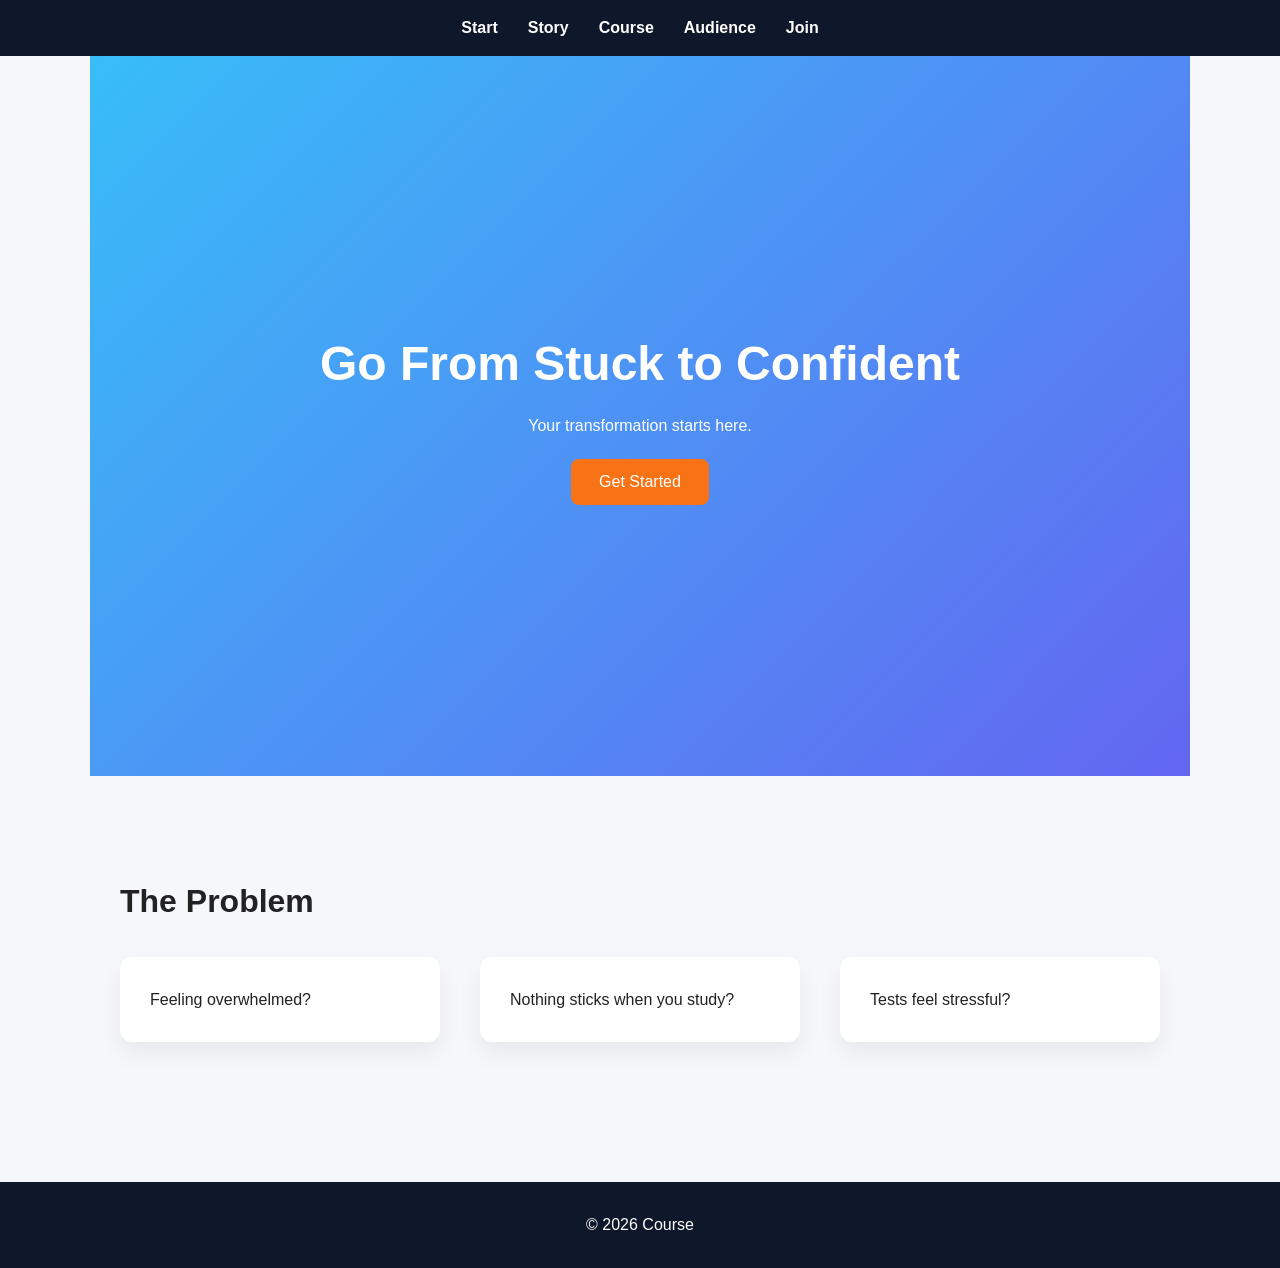
==== index.html @ 4caa2f01 "Update index.html" ====
<!DOCTYPE html>
<html>
<head>
  <title>Start</title>
  <link rel="stylesheet" href="styles.css">
</head>
<body>

<header>
  <nav>
    <a href="index.html">Start</a>
    <a href="about.html">Story</a>
    <a href="course.html">Course</a>
    <a href="audience.html">Audience</a>
    <a href="cta.html">Join</a>
  </nav>
</header>

<section class="hero">
  <h1>Go From Stuck to Confident</h1>
  <p>Your transformation starts here.</p>

  <a href="about.html">
    <button class="cta-button">Get Started</button>
  </a>
</section>

<section>
  <h2 class="hidden">The Problem</h2>
  <div class="grid">
    <div class="card hidden"><p>Feeling overwhelmed?</p></div>
    <div class="card hidden"><p>Nothing sticks when you study?</p></div>
    <div class="card hidden"><p>Tests feel stressful?</p></div>
  </div>
</section>

<footer>© 2026 Course</footer>

<script src="script.js"></script>
</body>
</html>
---- styles.css ----
/* RESET */
* {
  margin: 0;
  padding: 0;
  box-sizing: border-box;
}

body {
  font-family: 'Segoe UI', sans-serif;
  background: #f5f7fa;
  color: #222;
  line-height: 1.6;
}

/* NAV */
header {
  position: sticky;
  top: 0;
  background: #0f172a;
  padding: 15px;
  z-index: 1000;
}

nav {
  display: flex;
  justify-content: center;
  gap: 30px;
}

nav a {
  color: white;
  text-decoration: none;
  font-weight: 600;
  transition: 0.3s;
}

nav a:hover {
  color: #38bdf8;
}

/* HERO */
.hero {
  height: 80vh;
  display: flex;
  flex-direction: column;
  justify-content: center;
  align-items: center;
  background: linear-gradient(135deg, #38bdf8, #6366f1);
  color: white;
  text-align: center;
  padding: 20px;
}

.hero h1 {
  font-size: 48px;
  margin-bottom: 10px;
}

/* BUTTON */
.cta-button {
  margin-top: 20px;
  padding: 14px 28px;
  background: #f97316;
  border: none;
  color: white;
  font-size: 16px;
  cursor: pointer;
  border-radius: 8px;
  transition: transform 0.2s, background 0.3s;
}

.cta-button:hover {
  background: #ea580c;
  transform: scale(1.08);
}

/* SECTIONS */
section {
  padding: 100px 30px;
  max-width: 1100px;
  margin: auto;
}

h2 {
  margin-bottom: 20px;
  font-size: 32px;
}

/* GRID */
.grid {
  display: grid;
  grid-template-columns: repeat(auto-fit, minmax(260px, 1fr));
  gap: 40px;
  margin-top: 30px;
}

/* CARDS */
.card {
  background: white;
  padding: 30px;
  border-radius: 12px;
  box-shadow: 0 12px 25px rgba(0,0,0,0.06);
  transition: transform 0.3s, box-shadow 0.3s;
}

.card:hover {
  transform: translateY(-8px);
  box-shadow: 0 18px 35px rgba(0,0,0,0.1);
}

/* ANIMATIONS */
.hidden {
  opacity: 0;
  transform: translateY(40px);
  transition: all 0.8s ease;
}

.show {
  opacity: 1;
  transform: translateY(0);
}

/* FOOTER */
footer {
  text-align: center;
  padding: 30px;
  background: #0f172a;
  color: white;
  margin-top: 40px;
}

/* MOBILE */
@media(max-width: 600px) {
  .hero h1 {
    font-size: 32px;
  }
}
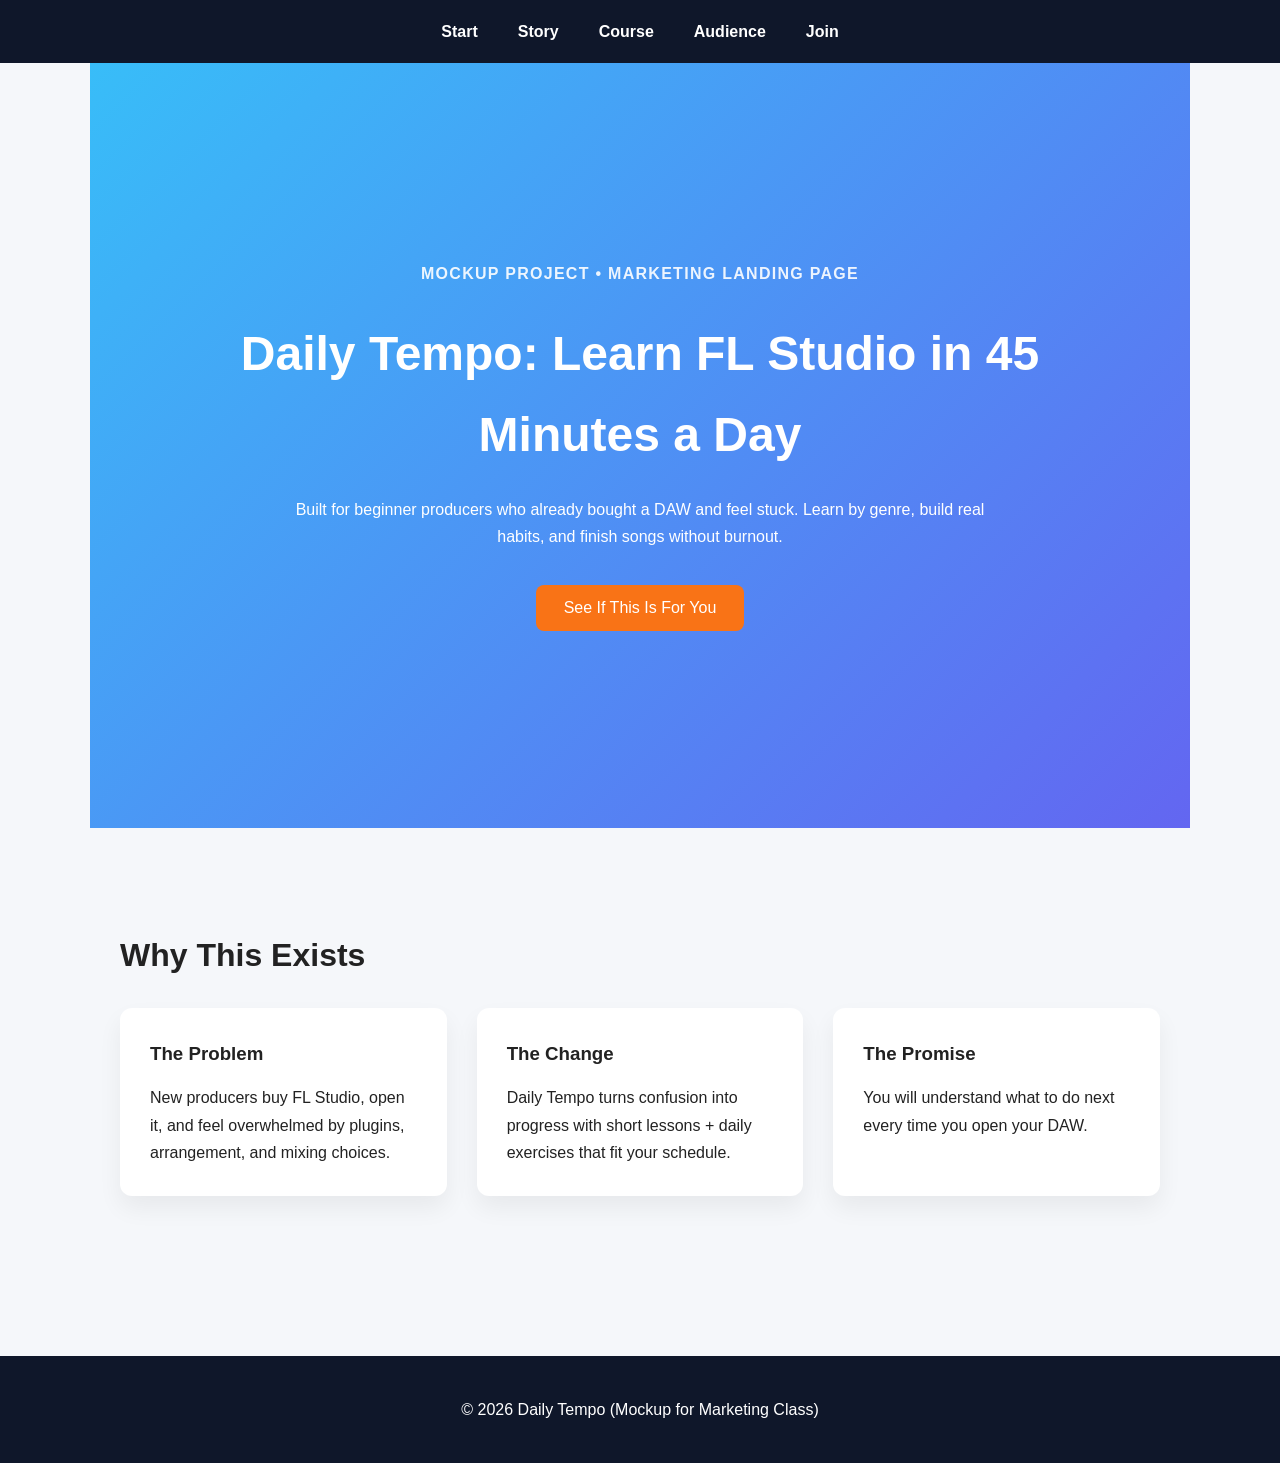
==== commit 9c68dec0: "Revise Daily Tempo mockup messaging for marketing rubric" ====
--- a/index.html
+++ b/index.html
@@ -1,7 +1,9 @@
 <!DOCTYPE html>
-<html>
+<html lang="en">
 <head>
-  <title>Start</title>
+  <meta charset="UTF-8">
+  <meta name="viewport" content="width=device-width, initial-scale=1.0">
+  <title>Daily Tempo | FL Studio Producer Course</title>
   <link rel="stylesheet" href="styles.css">
 </head>
 <body>
@@ -17,24 +19,45 @@
 </header>
 
 <section class="hero">
-  <h1>Go From Stuck to Confident</h1>
-  <p>Your transformation starts here.</p>
+  <p class="eyebrow">Mockup Project • Marketing Landing Page</p>
+  <h1>Daily Tempo: Learn FL Studio in 45 Minutes a Day</h1>
+  <p>
+    Built for beginner producers who already bought a DAW and feel stuck.
+    Learn by genre, build real habits, and finish songs without burnout.
+  </p>
 
-  <a href="about.html">
-    <button class="cta-button">Get Started</button>
+  <a href="audience.html">
+    <button class="cta-button">See If This Is For You</button>
   </a>
 </section>
 
 <section>
-  <h2 class="hidden">The Problem</h2>
+  <h2 class="hidden">Why This Exists</h2>
   <div class="grid">
-    <div class="card hidden"><p>Feeling overwhelmed?</p></div>
-    <div class="card hidden"><p>Nothing sticks when you study?</p></div>
-    <div class="card hidden"><p>Tests feel stressful?</p></div>
+    <div class="card hidden">
+      <h3>The Problem</h3>
+      <p>
+        New producers buy FL Studio, open it, and feel overwhelmed by plugins,
+        arrangement, and mixing choices.
+      </p>
+    </div>
+    <div class="card hidden">
+      <h3>The Change</h3>
+      <p>
+        Daily Tempo turns confusion into progress with short lessons + daily exercises
+        that fit your schedule.
+      </p>
+    </div>
+    <div class="card hidden">
+      <h3>The Promise</h3>
+      <p>
+        You will understand what to do next every time you open your DAW.
+      </p>
+    </div>
   </div>
 </section>
 
-<footer>© 2026 Course</footer>
+<footer>© 2026 Daily Tempo (Mockup for Marketing Class)</footer>
 
 <script src="script.js"></script>
 </body>
--- a/styles.css
+++ b/styles.css
@@ -1,4 +1,3 @@
-/* RESET */
 * {
   margin: 0;
   padding: 0;
@@ -9,22 +8,22 @@
   font-family: 'Segoe UI', sans-serif;
   background: #f5f7fa;
   color: #222;
-  line-height: 1.6;
+  line-height: 1.7;
 }
 
-/* NAV */
 header {
   position: sticky;
   top: 0;
   background: #0f172a;
-  padding: 15px;
+  padding: 18px;
   z-index: 1000;
 }
 
 nav {
   display: flex;
   justify-content: center;
-  gap: 30px;
+  gap: 40px;
+  flex-wrap: wrap;
 }
 
 nav a {
@@ -38,9 +37,8 @@
   color: #38bdf8;
 }
 
-/* HERO */
 .hero {
-  height: 80vh;
+  min-height: 85vh;
   display: flex;
   flex-direction: column;
   justify-content: center;
@@ -48,17 +46,30 @@
   background: linear-gradient(135deg, #38bdf8, #6366f1);
   color: white;
   text-align: center;
-  padding: 20px;
+  padding: 30px;
+}
+
+.eyebrow {
+  letter-spacing: 0.08em;
+  text-transform: uppercase;
+  font-weight: 700;
+  opacity: 0.9;
+  margin-bottom: 10px;
 }
 
 .hero h1 {
   font-size: 48px;
-  margin-bottom: 10px;
+  margin-bottom: 20px;
+  max-width: 900px;
 }
 
-/* BUTTON */
+.hero p {
+  margin-bottom: 25px;
+  max-width: 700px;
+}
+
 .cta-button {
-  margin-top: 20px;
+  margin-top: 10px;
   padding: 14px 28px;
   background: #f97316;
   border: none;
@@ -74,7 +85,6 @@
   transform: scale(1.08);
 }
 
-/* SECTIONS */
 section {
   padding: 100px 30px;
   max-width: 1100px;
@@ -82,33 +92,44 @@
 }
 
 h2 {
-  margin-bottom: 20px;
+  margin-bottom: 25px;
   font-size: 32px;
 }
 
-/* GRID */
+.lead {
+  font-size: 1.05rem;
+  max-width: 900px;
+  margin-bottom: 30px;
+}
+
 .grid {
   display: grid;
   grid-template-columns: repeat(auto-fit, minmax(260px, 1fr));
-  gap: 40px;
-  margin-top: 30px;
+  gap: 30px;
+  margin-top: 20px;
 }
 
-/* CARDS */
 .card {
   background: white;
   padding: 30px;
   border-radius: 12px;
-  box-shadow: 0 12px 25px rgba(0,0,0,0.06);
+  box-shadow: 0 12px 25px rgba(0, 0, 0, 0.06);
   transition: transform 0.3s, box-shadow 0.3s;
+  display: flex;
+  flex-direction: column;
+  gap: 15px;
 }
 
 .card:hover {
-  transform: translateY(-8px);
-  box-shadow: 0 18px 35px rgba(0,0,0,0.1);
+  transform: translateY(-3px);
+  box-shadow: 0 16px 30px rgba(0, 0, 0, 0.09);
 }
 
-/* ANIMATIONS */
+.center-wrap {
+  text-align: center;
+  margin-top: 50px;
+}
+
 .hidden {
   opacity: 0;
   transform: translateY(40px);
@@ -120,18 +141,20 @@
   transform: translateY(0);
 }
 
-/* FOOTER */
 footer {
   text-align: center;
-  padding: 30px;
+  padding: 40px;
   background: #0f172a;
   color: white;
-  margin-top: 40px;
+  margin-top: 60px;
 }
 
-/* MOBILE */
-@media(max-width: 600px) {
+@media (max-width: 600px) {
   .hero h1 {
     font-size: 32px;
   }
+
+  section {
+    padding: 80px 20px;
+  }
 }
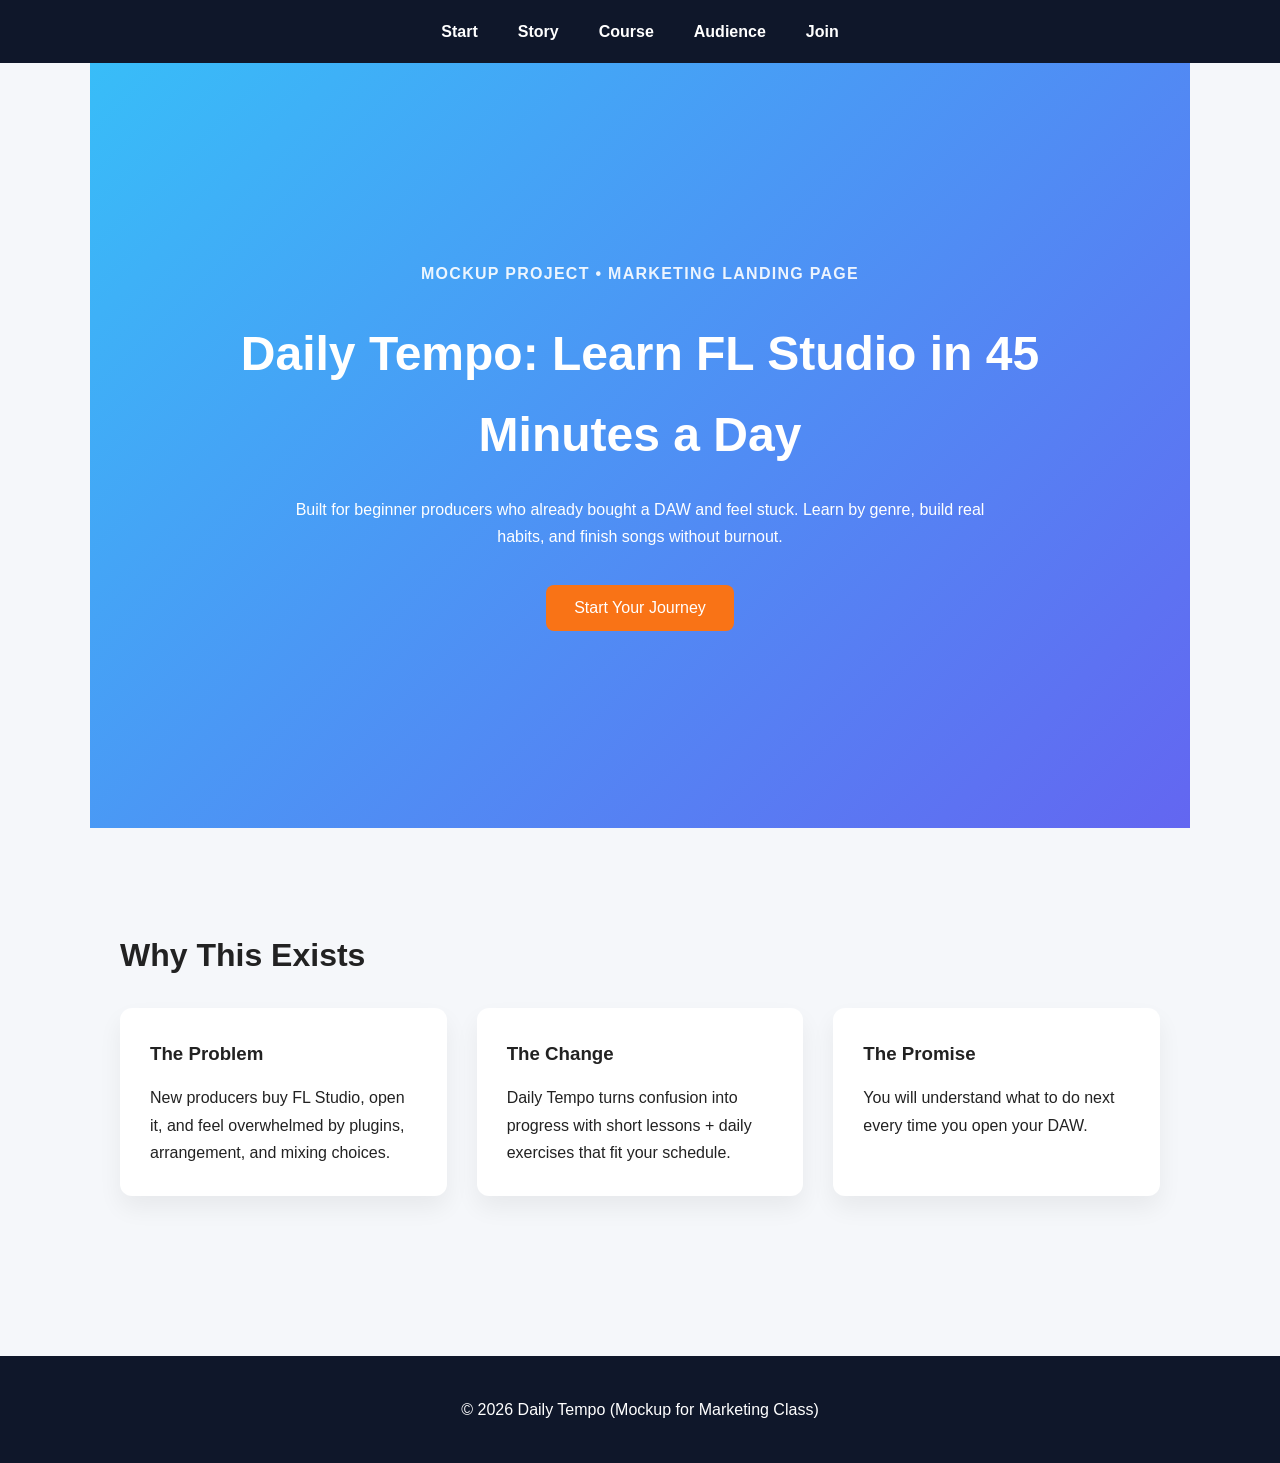
==== commit 02b456b0: "Adjust audience age targeting and simplify hero CTA copy" ====
--- a/index.html
+++ b/index.html
@@ -27,7 +27,7 @@
   </p>
 
   <a href="audience.html">
-    <button class="cta-button">See If This Is For You</button>
+    <button class="cta-button">Start Your Journey</button>
   </a>
 </section>
 
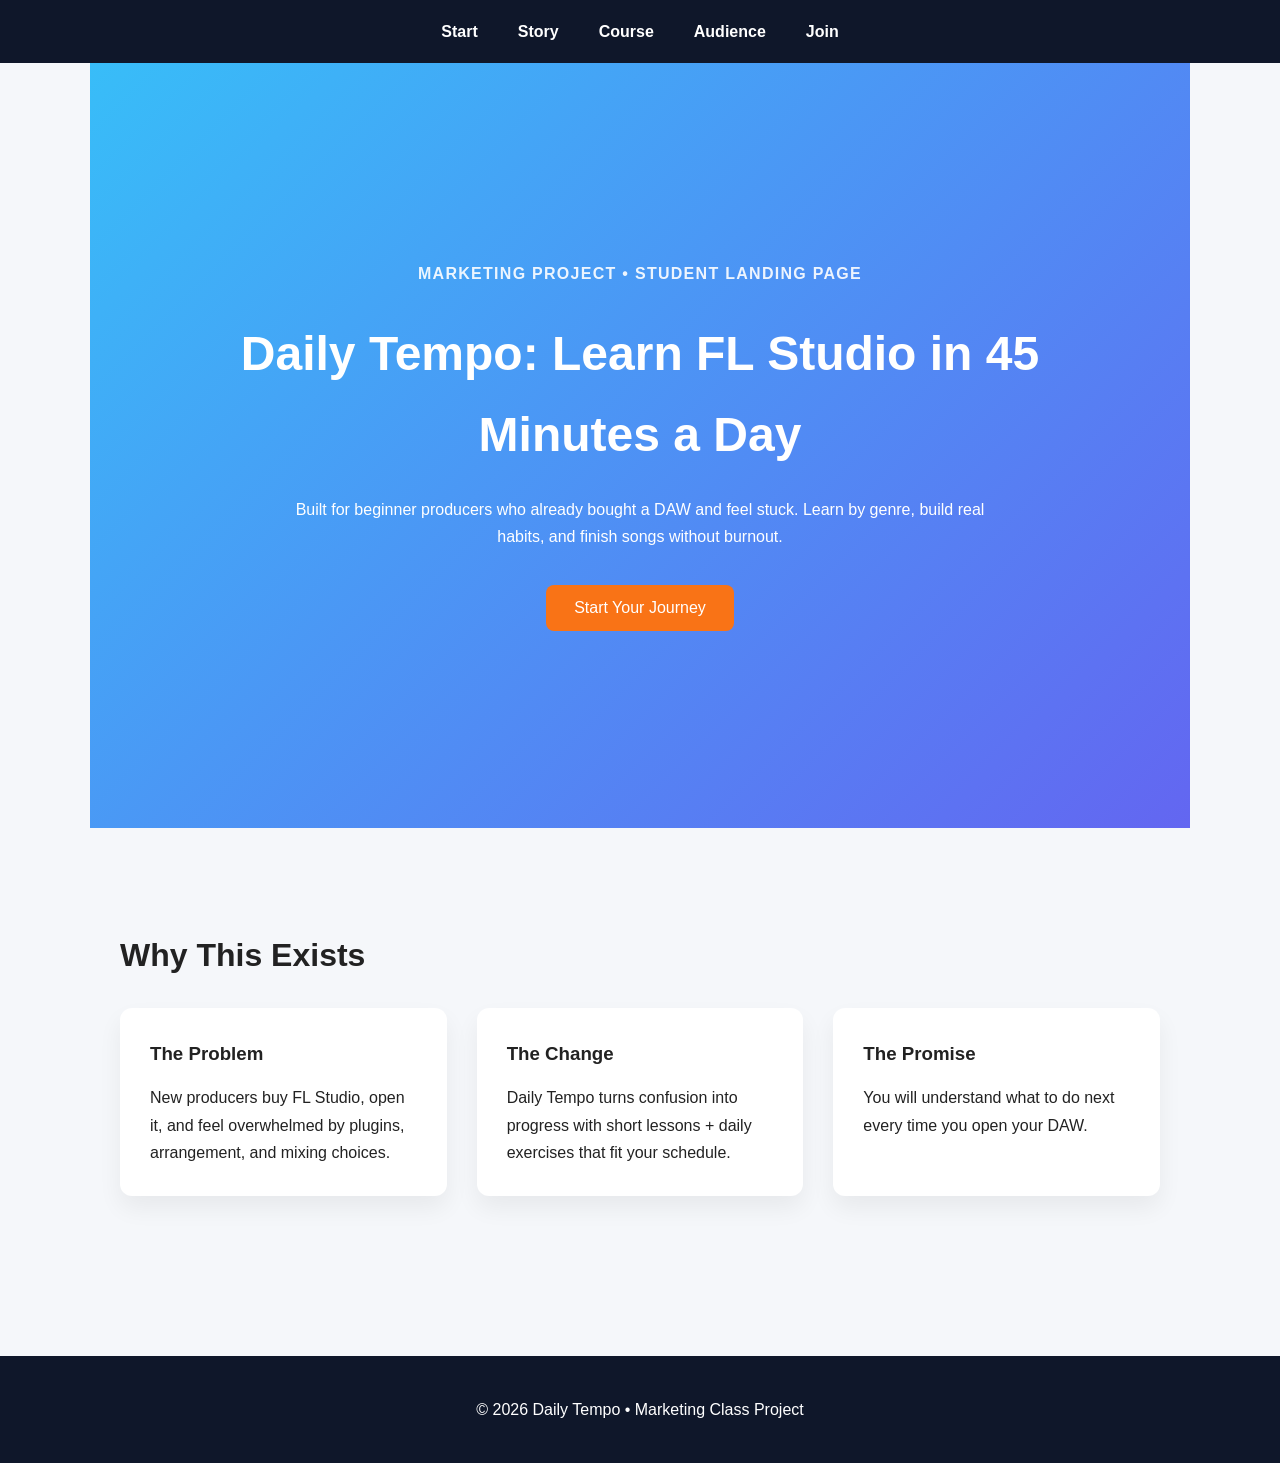
==== commit 03b52e8b: "Tone down mockup wording across marketing pages" ====
--- a/index.html
+++ b/index.html
@@ -19,7 +19,7 @@
 </header>
 
 <section class="hero">
-  <p class="eyebrow">Mockup Project • Marketing Landing Page</p>
+  <p class="eyebrow">Marketing Project • Student Landing Page</p>
   <h1>Daily Tempo: Learn FL Studio in 45 Minutes a Day</h1>
   <p>
     Built for beginner producers who already bought a DAW and feel stuck.
@@ -57,7 +57,7 @@
   </div>
 </section>
 
-<footer>© 2026 Daily Tempo (Mockup for Marketing Class)</footer>
+<footer>© 2026 Daily Tempo • Marketing Class Project</footer>
 
 <script src="script.js"></script>
 </body>
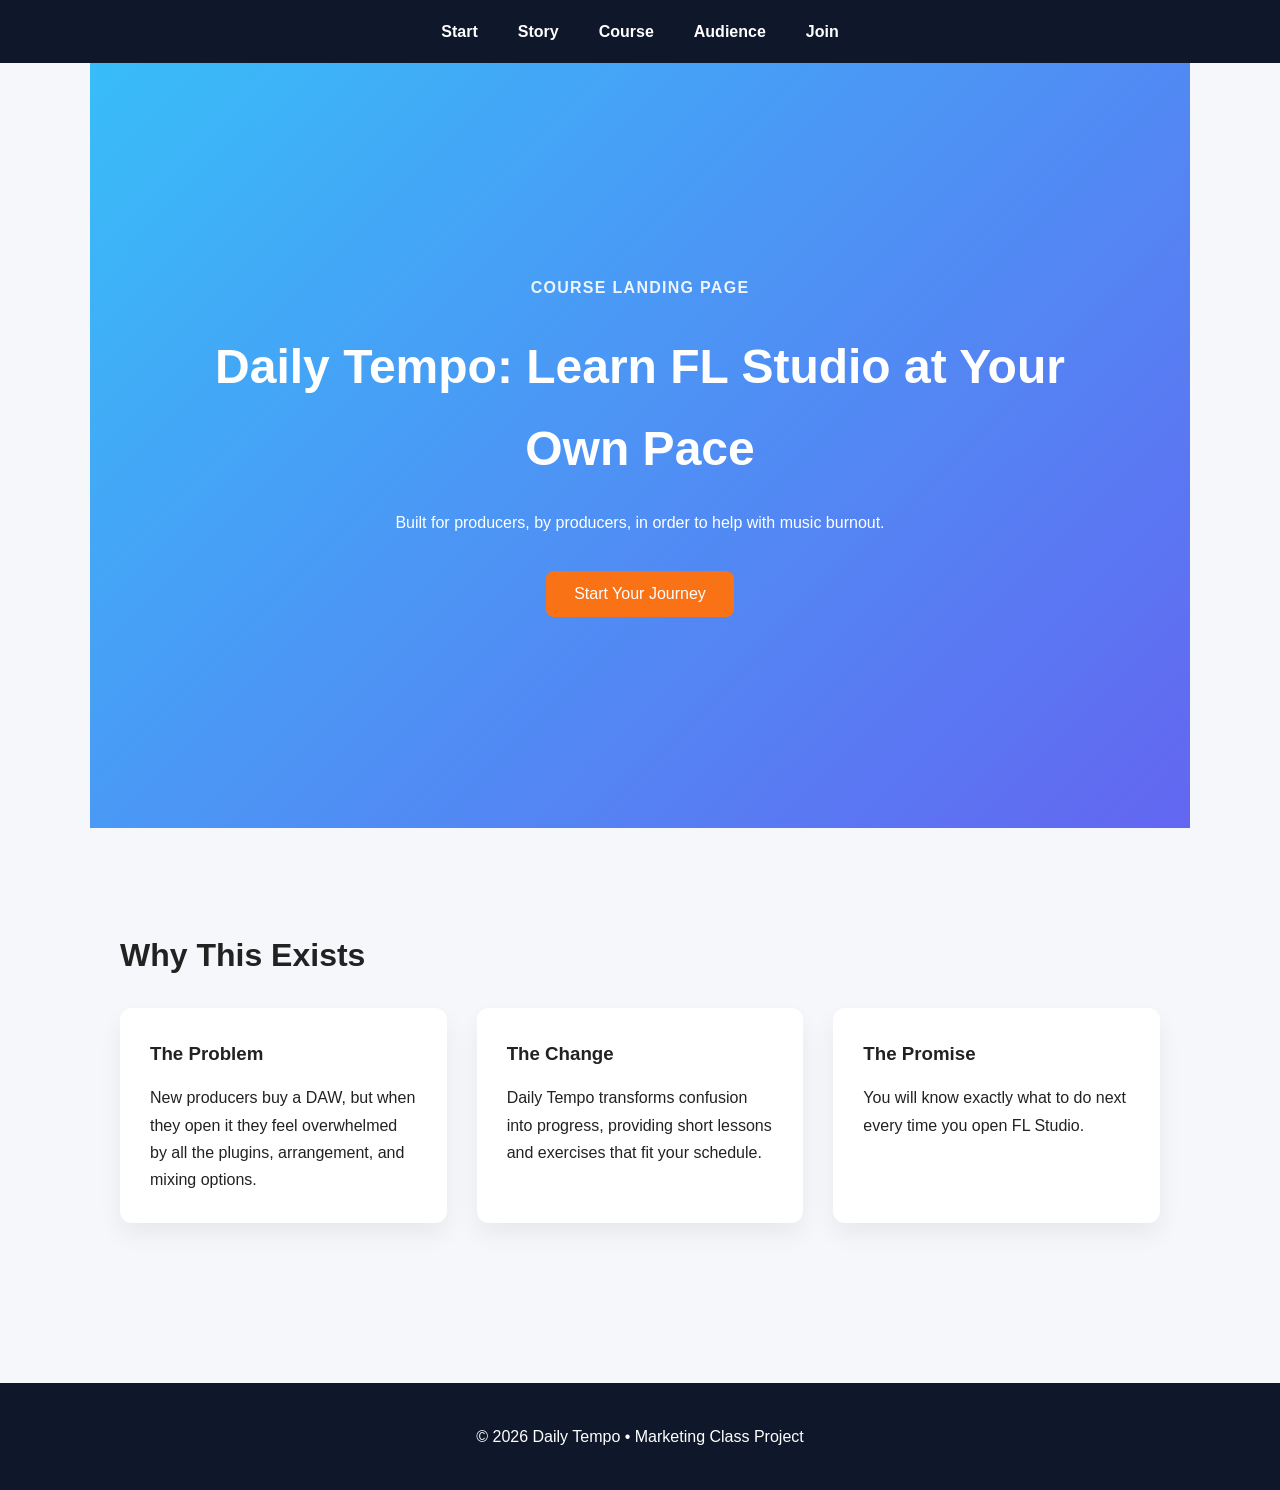
==== commit ac1fdec3: "Apply provided copy updates for home, story, and audience pages" ====
--- a/index.html
+++ b/index.html
@@ -19,11 +19,10 @@
 </header>
 
 <section class="hero">
-  <p class="eyebrow">Marketing Project • Student Landing Page</p>
-  <h1>Daily Tempo: Learn FL Studio in 45 Minutes a Day</h1>
+  <p class="eyebrow">Course Landing Page</p>
+  <h1>Daily Tempo: Learn FL Studio at Your Own Pace</h1>
   <p>
-    Built for beginner producers who already bought a DAW and feel stuck.
-    Learn by genre, build real habits, and finish songs without burnout.
+    Built for producers, by producers, in order to help with music burnout.
   </p>
 
   <a href="audience.html">
@@ -37,21 +36,19 @@
     <div class="card hidden">
       <h3>The Problem</h3>
       <p>
-        New producers buy FL Studio, open it, and feel overwhelmed by plugins,
-        arrangement, and mixing choices.
+        New producers buy a DAW, but when they open it they feel overwhelmed by all the plugins, arrangement, and mixing options.
       </p>
     </div>
     <div class="card hidden">
       <h3>The Change</h3>
       <p>
-        Daily Tempo turns confusion into progress with short lessons + daily exercises
-        that fit your schedule.
+        Daily Tempo transforms confusion into progress, providing short lessons and exercises that fit your schedule.
       </p>
     </div>
     <div class="card hidden">
       <h3>The Promise</h3>
       <p>
-        You will understand what to do next every time you open your DAW.
+        You will know exactly what to do next every time you open FL Studio.
       </p>
     </div>
   </div>
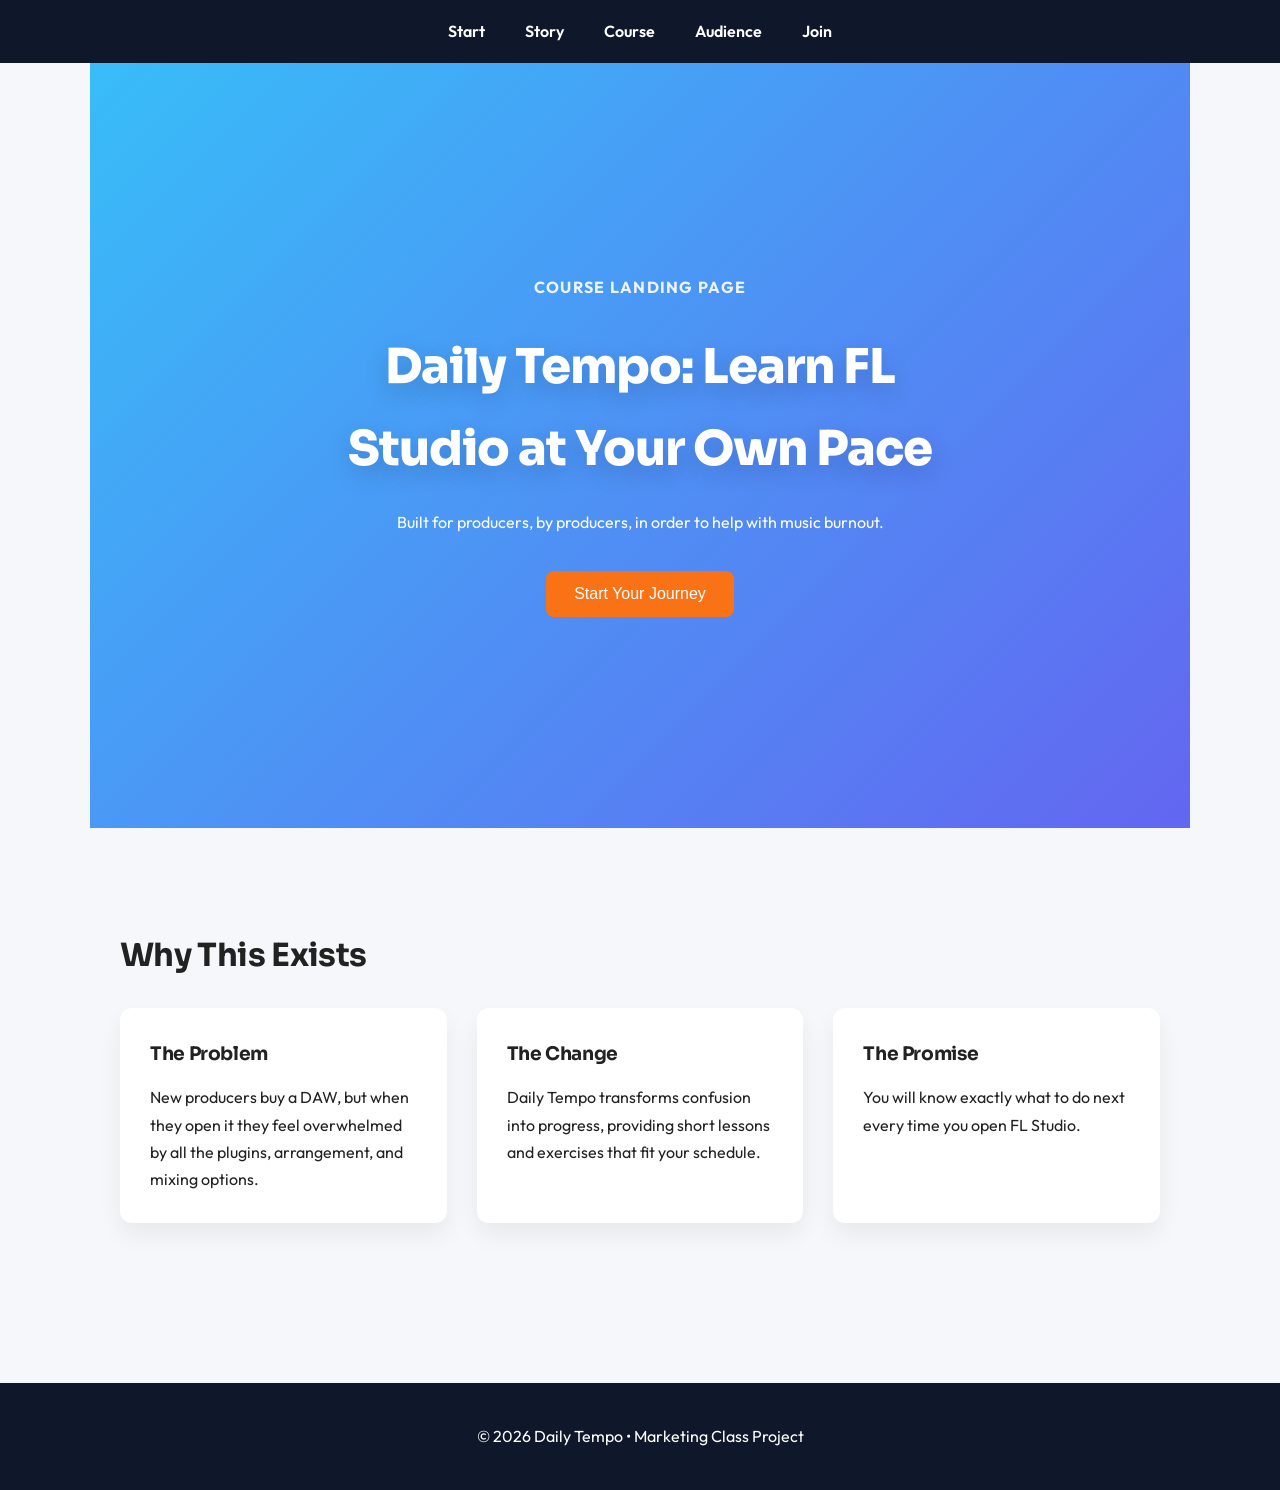
==== commit e3d23225: "Improve course header typography with new display font" ====
--- a/index.html
+++ b/index.html
@@ -20,7 +20,7 @@
 
 <section class="hero">
   <p class="eyebrow">Course Landing Page</p>
-  <h1>Daily Tempo: Learn FL Studio at Your Own Pace</h1>
+  <h1 class="course-title">Daily Tempo: Learn FL Studio at Your Own Pace</h1>
   <p>
     Built for producers, by producers, in order to help with music burnout.
   </p>
--- a/styles.css
+++ b/styles.css
@@ -1,3 +1,5 @@
+@import url('https://fonts.googleapis.com/css2?family=Outfit:wght@400;600;700;800&family=Sora:wght@600;700;800&display=swap');
+
 * {
   margin: 0;
   padding: 0;
@@ -5,7 +7,7 @@
 }
 
 body {
-  font-family: 'Segoe UI', sans-serif;
+  font-family: 'Outfit', 'Segoe UI', sans-serif;
   background: #f5f7fa;
   color: #222;
   line-height: 1.7;
@@ -66,6 +68,20 @@
 .hero p {
   margin-bottom: 25px;
   max-width: 700px;
+}
+
+.course-title,
+h2,
+.card h3,
+.visual-badge h3 {
+  font-family: 'Sora', 'Outfit', 'Segoe UI', sans-serif;
+  letter-spacing: -0.02em;
+}
+
+.course-title {
+  font-weight: 800;
+  text-wrap: balance;
+  text-shadow: 0 8px 24px rgba(15, 23, 42, 0.18);
 }
 
 .cta-button {
@@ -158,3 +174,75 @@
     padding: 80px 20px;
   }
 }
+
+
+.course-visuals {
+  display: grid;
+  grid-template-columns: 1.4fr 1.4fr 1fr;
+  gap: 24px;
+  margin-top: 45px;
+  align-items: stretch;
+}
+
+.course-visuals img {
+  width: 100%;
+  height: 100%;
+  object-fit: cover;
+  display: block;
+}
+
+.visual-collage,
+.visual-feature {
+  position: relative;
+  min-height: 250px;
+  border-radius: 16px;
+  overflow: hidden;
+  box-shadow: 0 12px 26px rgba(15, 23, 42, 0.15);
+  isolation: isolate;
+}
+
+.visual-collage::after,
+.visual-feature::after {
+  content: '';
+  position: absolute;
+  inset: 0;
+  background: linear-gradient(to top, rgba(15, 23, 42, 0.65), rgba(15, 23, 42, 0));
+  z-index: 1;
+}
+
+.visual-feature {
+  transform: translateY(24px);
+}
+
+.visual-note {
+  position: absolute;
+  left: 16px;
+  bottom: 14px;
+  color: white;
+  font-weight: 600;
+  z-index: 2;
+  letter-spacing: 0.02em;
+}
+
+.visual-badge {
+  justify-content: flex-start;
+  gap: 12px;
+  background: linear-gradient(160deg, #ffffff, #f6f8ff);
+}
+
+.visual-badge img {
+  width: 100px;
+  height: 100px;
+  border-radius: 50%;
+  margin-bottom: 8px;
+}
+
+@media (max-width: 900px) {
+  .course-visuals {
+    grid-template-columns: 1fr;
+  }
+
+  .visual-feature {
+    transform: none;
+  }
+}
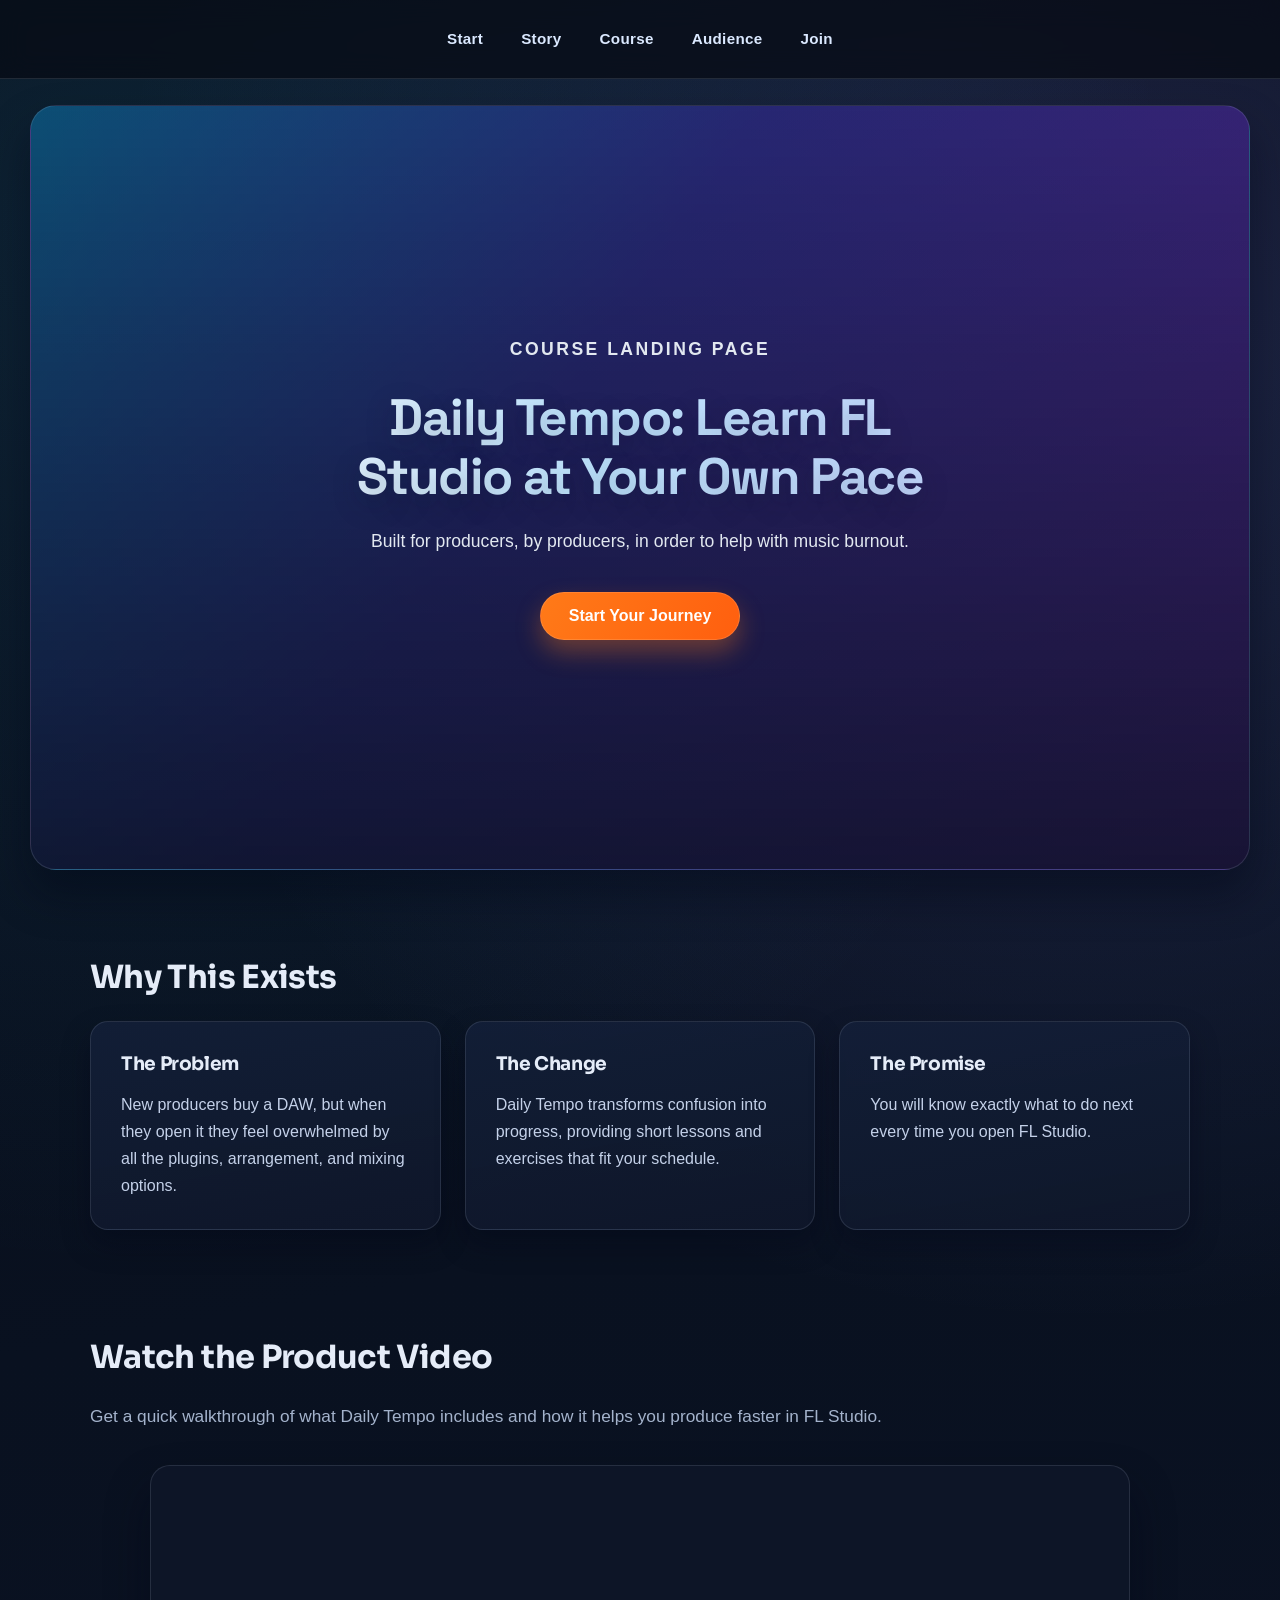
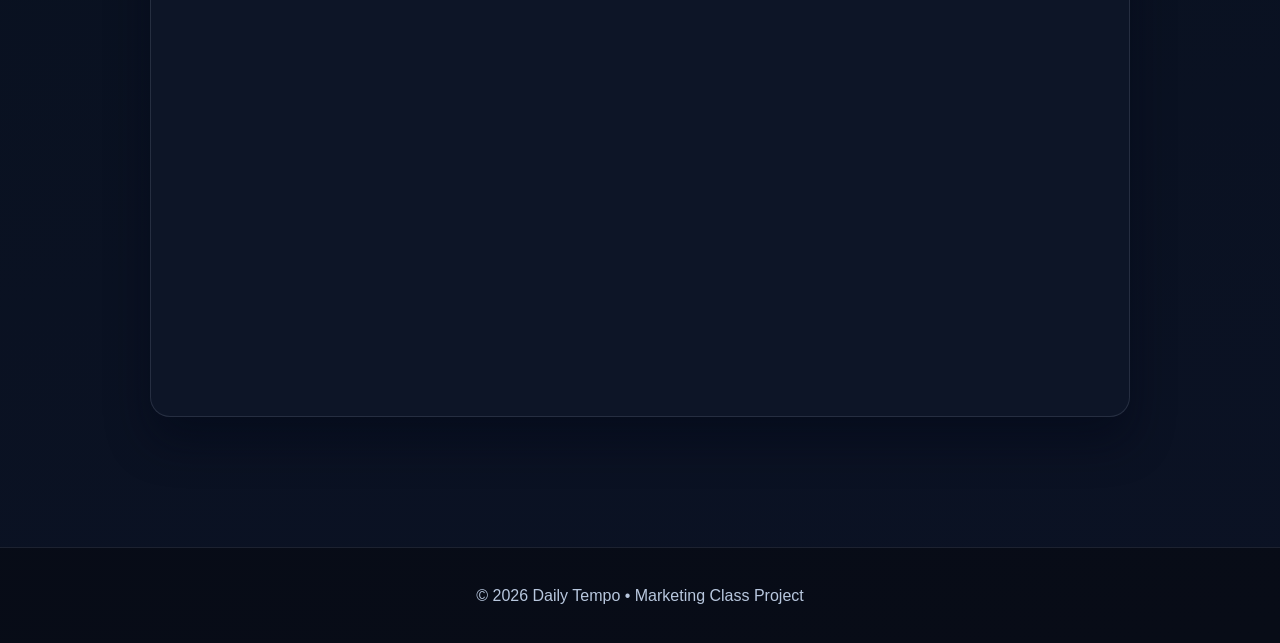
==== commit b373bbeb: "Add product video section to landing page" ====
--- a/index.html
+++ b/index.html
@@ -54,6 +54,20 @@
   </div>
 </section>
 
+<section class="video-section">
+  <h2 class="hidden">Watch the Product Video</h2>
+  <p class="lead hidden">Get a quick walkthrough of what Daily Tempo includes and how it helps you produce faster in FL Studio.</p>
+  <div class="video-frame hidden">
+    <iframe
+      src="https://www.youtube.com/embed/dQw4w9WgXcQ"
+      title="Daily Tempo Product Video"
+      loading="lazy"
+      allow="accelerometer; autoplay; clipboard-write; encrypted-media; gyroscope; picture-in-picture; web-share"
+      allowfullscreen>
+    </iframe>
+  </div>
+</section>
+
 <footer>© 2026 Daily Tempo • Marketing Class Project</footer>
 
 <script src="script.js"></script>
--- a/styles.css
+++ b/styles.css
@@ -1,4 +1,18 @@
-@import url('https://fonts.googleapis.com/css2?family=Outfit:wght@400;600;700;800&family=Sora:wght@600;700;800&display=swap');
+@import url('https://fonts.googleapis.com/css2?family=Outfit:wght@400;600;700;800&family=Sora:wght@600;700;800&family=Space+Grotesk:wght@600;700&display=swap');
+:root {
+  --bg: #070b15;
+  --surface: #0f172a;
+  --surface-soft: #131f38;
+  --text: #e5ecf8;
+  --muted: #a4b3cc;
+  --accent: #7c8cff;
+  --accent-2: #38bdf8;
+  --cta: #ff7a18;
+  --cta-hover: #ff8f3d;
+  --card-border: rgba(148, 163, 184, 0.18);
+  --shadow-lg: 0 24px 44px rgba(2, 6, 23, 0.45);
+  --shadow-md: 0 14px 28px rgba(2, 6, 23, 0.35);
+}
 
 * {
   margin: 0;
@@ -10,62 +24,101 @@
   font-family: 'Outfit', 'Segoe UI', sans-serif;
   background: #f5f7fa;
   color: #222;
+  font-family: 'Inter', 'Segoe UI', sans-serif;
+  background:
+    radial-gradient(circle at 10% 10%, rgba(56, 189, 248, 0.14), transparent 45%),
+    radial-gradient(circle at 85% 15%, rgba(124, 140, 255, 0.2), transparent 45%),
+    linear-gradient(170deg, #060913, #091120 55%, #0b1224);
+  color: var(--text);
   line-height: 1.7;
+  min-height: 100vh;
 }
 
 header {
   position: sticky;
   top: 0;
-  background: #0f172a;
-  padding: 18px;
   z-index: 1000;
+  backdrop-filter: blur(14px);
+  background: rgba(7, 11, 21, 0.74);
+  border-bottom: 1px solid rgba(148, 163, 184, 0.18);
 }
 
 nav {
+  max-width: 1180px;
+  margin: 0 auto;
   display: flex;
   justify-content: center;
-  gap: 40px;
+  gap: 34px;
   flex-wrap: wrap;
+  padding: 18px 24px;
 }
 
 nav a {
-  color: white;
+  color: #dbe9ff;
   text-decoration: none;
   font-weight: 600;
-  transition: 0.3s;
-}
-
-nav a:hover {
-  color: #38bdf8;
+  font-size: 0.95rem;
+  letter-spacing: 0.02em;
+  padding: 8px 2px;
+  position: relative;
+}
+
+nav a::after {
+  content: '';
+  position: absolute;
+  left: 0;
+  bottom: 2px;
+  width: 100%;
+  height: 2px;
+  transform: scaleX(0);
+  transform-origin: left;
+  background: linear-gradient(90deg, var(--accent-2), var(--accent));
+  transition: transform 0.3s ease;
+}
+
+nav a:hover::after {
+  transform: scaleX(1);
 }
 
 .hero {
   min-height: 85vh;
+  margin: 26px auto 0;
+  max-width: 1220px;
+  border-radius: 26px;
+  border: 1px solid rgba(148, 163, 184, 0.2);
+  box-shadow: var(--shadow-lg);
   display: flex;
   flex-direction: column;
   justify-content: center;
   align-items: center;
-  background: linear-gradient(135deg, #38bdf8, #6366f1);
+  background:
+    linear-gradient(to bottom, rgba(10, 16, 32, 0.58), rgba(10, 16, 32, 0.9)),
+    linear-gradient(125deg, #0ea5e9, #4f46e5 42%, #9333ea);
   color: white;
   text-align: center;
-  padding: 30px;
+  padding: 40px;
+  overflow: hidden;
 }
 
 .eyebrow {
-  letter-spacing: 0.08em;
+  letter-spacing: 0.14em;
   text-transform: uppercase;
+  font-size: 0.78rem;
+  color: #bfdbfe;
   font-weight: 700;
-  opacity: 0.9;
-  margin-bottom: 10px;
+  margin-bottom: 14px;
 }
 
 .hero h1 {
-  font-size: 48px;
+  font-size: clamp(2rem, 4vw, 3.5rem);
+  line-height: 1.15;
   margin-bottom: 20px;
-  max-width: 900px;
+  max-width: 920px;
 }
 
 .hero p {
+  font-size: 1.1rem;
+  color: #e2e8f0;
   margin-bottom: 25px;
   max-width: 700px;
 }
@@ -74,81 +127,107 @@
 h2,
 .card h3,
 .visual-badge h3 {
+  letter-spacing: -0.02em;
+}
+
+.course-title {
+  font-family: 'Space Grotesk', 'Sora', 'Outfit', 'Segoe UI', sans-serif;
+  font-weight: 700;
+  letter-spacing: -0.03em;
+  text-wrap: balance;
+  color: #dbe9ff;
+  background: linear-gradient(90deg, #f8fbff 0%, #bfe5ff 45%, #c7d2fe 100%);
+  -webkit-background-clip: text;
+  background-clip: text;
+  -webkit-text-fill-color: transparent;
+  text-shadow: 0 10px 28px rgba(15, 23, 42, 0.28);
+}
+
+h2,
+.card h3,
+.visual-badge h3 {
   font-family: 'Sora', 'Outfit', 'Segoe UI', sans-serif;
-  letter-spacing: -0.02em;
-}
-
-.course-title {
-  font-weight: 800;
-  text-wrap: balance;
-  text-shadow: 0 8px 24px rgba(15, 23, 42, 0.18);
 }
 
 .cta-button {
   margin-top: 10px;
   padding: 14px 28px;
-  background: #f97316;
-  border: none;
+  border: 1px solid rgba(255, 255, 255, 0.12);
+  background: linear-gradient(120deg, var(--cta), #ff5f0f);
   color: white;
   font-size: 16px;
+  font-weight: 650;
   cursor: pointer;
-  border-radius: 8px;
-  transition: transform 0.2s, background 0.3s;
+  border-radius: 999px;
+  box-shadow: 0 12px 24px rgba(255, 122, 24, 0.35);
+  transition: transform 0.25s ease, background 0.3s ease, box-shadow 0.25s ease;
 }
 
 .cta-button:hover {
-  background: #ea580c;
-  transform: scale(1.08);
+  background: linear-gradient(120deg, var(--cta-hover), #ff731f);
+  transform: translateY(-2px);
+  box-shadow: 0 14px 30px rgba(255, 122, 24, 0.4);
 }
 
 section {
-  padding: 100px 30px;
-  max-width: 1100px;
+  padding: 88px 30px;
+  max-width: 1160px;
   margin: auto;
 }
 
 h2 {
   margin-bottom: 25px;
-  font-size: 32px;
+  font-size: clamp(1.8rem, 2.5vw, 2.6rem);
+  line-height: 1.2;
+}
+
+h3 {
+  line-height: 1.3;
 }
 
 .lead {
-  font-size: 1.05rem;
+  font-size: 1.08rem;
+  color: var(--muted);
   max-width: 900px;
-  margin-bottom: 30px;
+  margin-bottom: 34px;
 }
 
 .grid {
   display: grid;
   grid-template-columns: repeat(auto-fit, minmax(260px, 1fr));
-  gap: 30px;
-  margin-top: 20px;
+  gap: 24px;
+  margin-top: 18px;
 }
 
 .card {
-  background: white;
+  background: linear-gradient(170deg, rgba(19, 31, 56, 0.92), rgba(15, 23, 42, 0.96));
+  border: 1px solid var(--card-border);
   padding: 30px;
-  border-radius: 12px;
-  box-shadow: 0 12px 25px rgba(0, 0, 0, 0.06);
-  transition: transform 0.3s, box-shadow 0.3s;
+  border-radius: 18px;
+  box-shadow: var(--shadow-md);
+  transition: transform 0.28s ease, border-color 0.28s ease;
   display: flex;
   flex-direction: column;
-  gap: 15px;
+  gap: 14px;
+}
+
+.card p {
+  color: #c4d1e9;
 }
 
 .card:hover {
-  transform: translateY(-3px);
-  box-shadow: 0 16px 30px rgba(0, 0, 0, 0.09);
+  transform: translateY(-5px);
+  border-color: rgba(124, 140, 255, 0.5);
 }
 
 .center-wrap {
   text-align: center;
-  margin-top: 50px;
+  margin-top: 46px;
 }
 
 .hidden {
   opacity: 0;
-  transform: translateY(40px);
+  transform: translateY(34px);
   transition: all 0.8s ease;
 }
 
@@ -159,22 +238,12 @@
 
 footer {
   text-align: center;
-  padding: 40px;
-  background: #0f172a;
-  color: white;
-  margin-top: 60px;
-}
-
-@media (max-width: 600px) {
-  .hero h1 {
-    font-size: 32px;
-  }
-
-  section {
-    padding: 80px 20px;
-  }
-}
-
+  padding: 34px;
+  background: rgba(7, 11, 21, 0.86);
+  border-top: 1px solid rgba(148, 163, 184, 0.15);
+  color: #b8c7de;
+  margin-top: 42px;
+}
 
 .course-visuals {
   display: grid;
@@ -197,7 +266,8 @@
   min-height: 250px;
   border-radius: 16px;
   overflow: hidden;
-  box-shadow: 0 12px 26px rgba(15, 23, 42, 0.15);
+  border: 1px solid rgba(148, 163, 184, 0.2);
+  box-shadow: var(--shadow-md);
   isolation: isolate;
 }
 
@@ -206,7 +276,7 @@
   content: '';
   position: absolute;
   inset: 0;
-  background: linear-gradient(to top, rgba(15, 23, 42, 0.65), rgba(15, 23, 42, 0));
+  background: linear-gradient(to top, rgba(2, 6, 23, 0.8), rgba(2, 6, 23, 0.08));
   z-index: 1;
 }
 
@@ -218,7 +288,7 @@
   position: absolute;
   left: 16px;
   bottom: 14px;
-  color: white;
+  color: #f8fafc;
   font-weight: 600;
   z-index: 2;
   letter-spacing: 0.02em;
@@ -227,7 +297,6 @@
 .visual-badge {
   justify-content: flex-start;
   gap: 12px;
-  background: linear-gradient(160deg, #ffffff, #f6f8ff);
 }
 
 .visual-badge img {
@@ -238,6 +307,10 @@
 }
 
 @media (max-width: 900px) {
+  nav {
+    gap: 20px;
+  }
+
   .course-visuals {
     grid-template-columns: 1fr;
   }
@@ -246,3 +319,47 @@
     transform: none;
   }
 }
+
+@media (max-width: 600px) {
+  .hero {
+    min-height: 78vh;
+    margin-top: 0;
+    border-radius: 0;
+    border-left: none;
+    border-right: none;
+  }
+
+  section {
+    padding: 70px 20px;
+  }
+}
+
+.video-section {
+  padding-top: 20px;
+}
+
+.video-frame {
+  position: relative;
+  width: 100%;
+  max-width: 980px;
+  margin: 0 auto;
+  border-radius: 20px;
+  overflow: hidden;
+  border: 1px solid var(--card-border);
+  box-shadow: var(--shadow-lg);
+  background: rgba(15, 23, 42, 0.75);
+}
+
+.video-frame::before {
+  content: '';
+  display: block;
+  padding-top: 56.25%;
+}
+
+.video-frame iframe {
+  position: absolute;
+  inset: 0;
+  width: 100%;
+  height: 100%;
+  border: 0;
+}
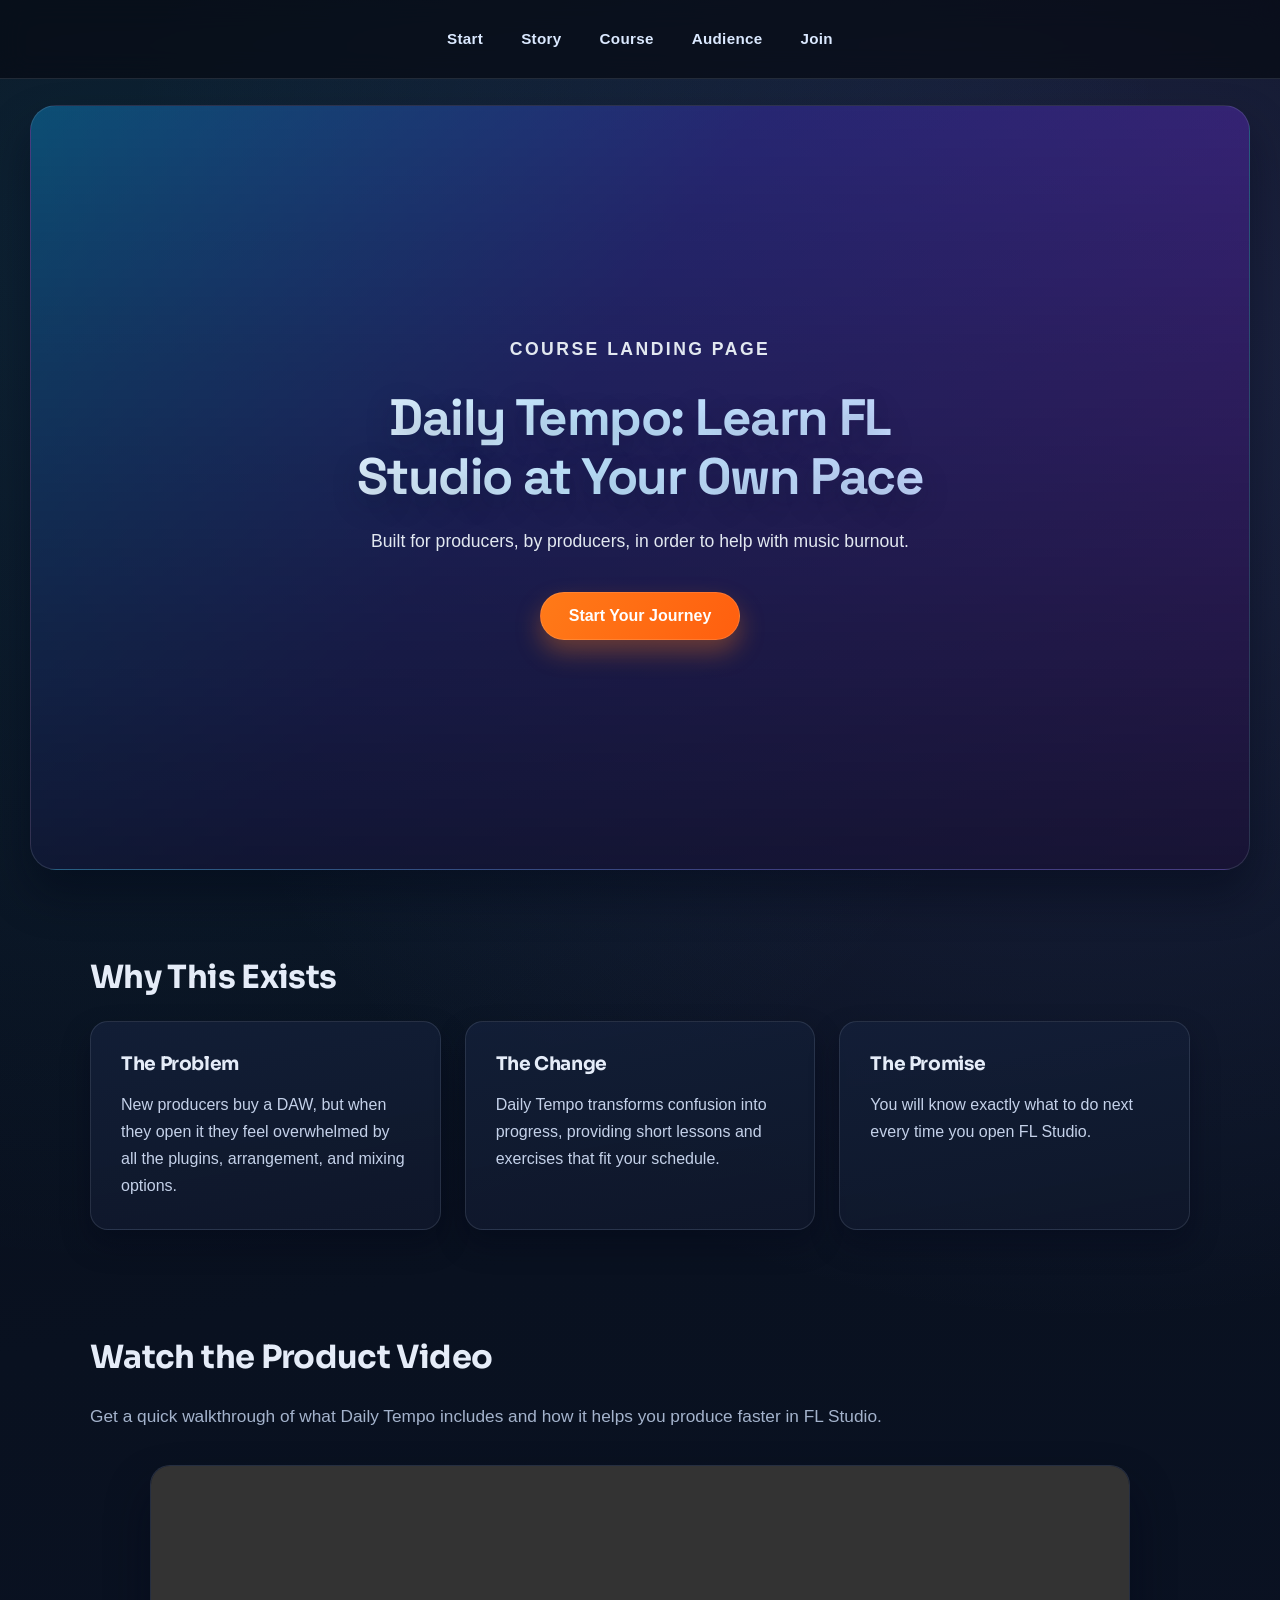
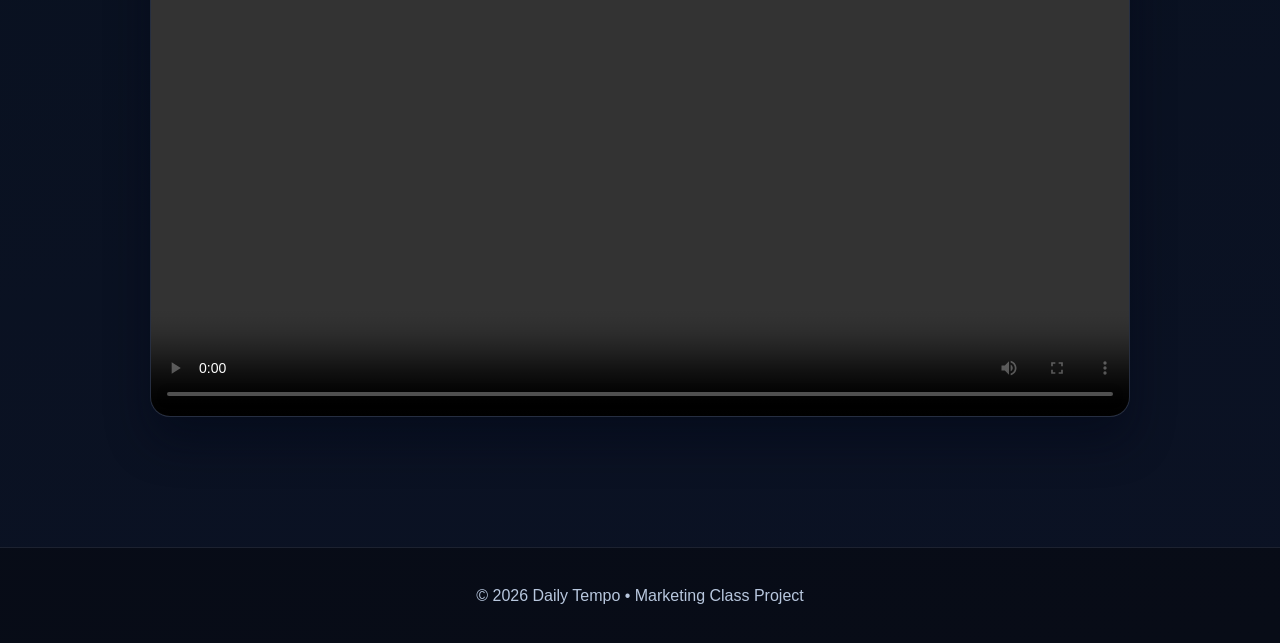
==== commit 94daa2d5: "Replace YouTube embed with local product video asset" ====
--- a/index.html
+++ b/index.html
@@ -58,13 +58,10 @@
   <h2 class="hidden">Watch the Product Video</h2>
   <p class="lead hidden">Get a quick walkthrough of what Daily Tempo includes and how it helps you produce faster in FL Studio.</p>
   <div class="video-frame hidden">
-    <iframe
-      src="https://www.youtube.com/embed/dQw4w9WgXcQ"
-      title="Daily Tempo Product Video"
-      loading="lazy"
-      allow="accelerometer; autoplay; clipboard-write; encrypted-media; gyroscope; picture-in-picture; web-share"
-      allowfullscreen>
-    </iframe>
+    <video controls preload="metadata" title="Daily Tempo Product Video">
+      <source src="assets/product-video.mp4" type="video/mp4">
+      Your browser does not support the video tag.
+    </video>
   </div>
 </section>
 
--- a/styles.css
+++ b/styles.css
@@ -356,7 +356,8 @@
   padding-top: 56.25%;
 }
 
-.video-frame iframe {
+.video-frame iframe,
+.video-frame video {
   position: absolute;
   inset: 0;
   width: 100%;
